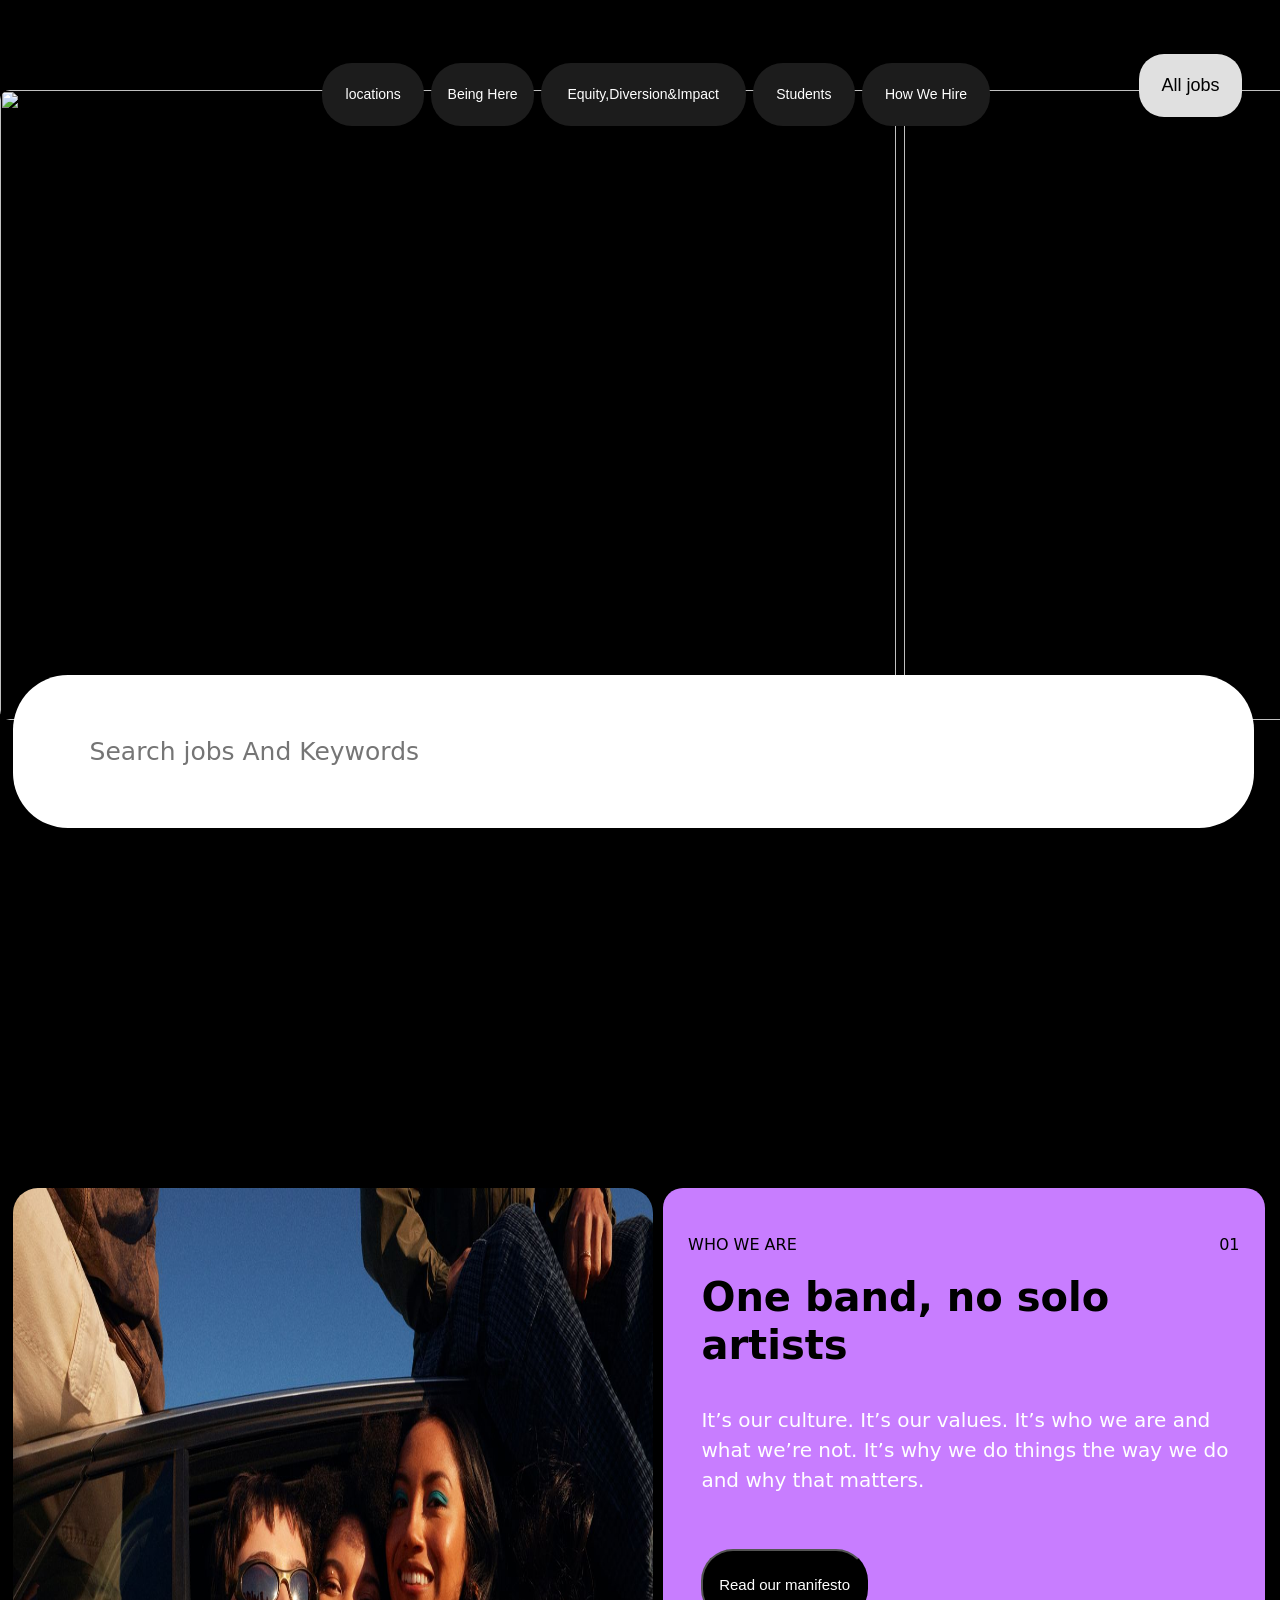
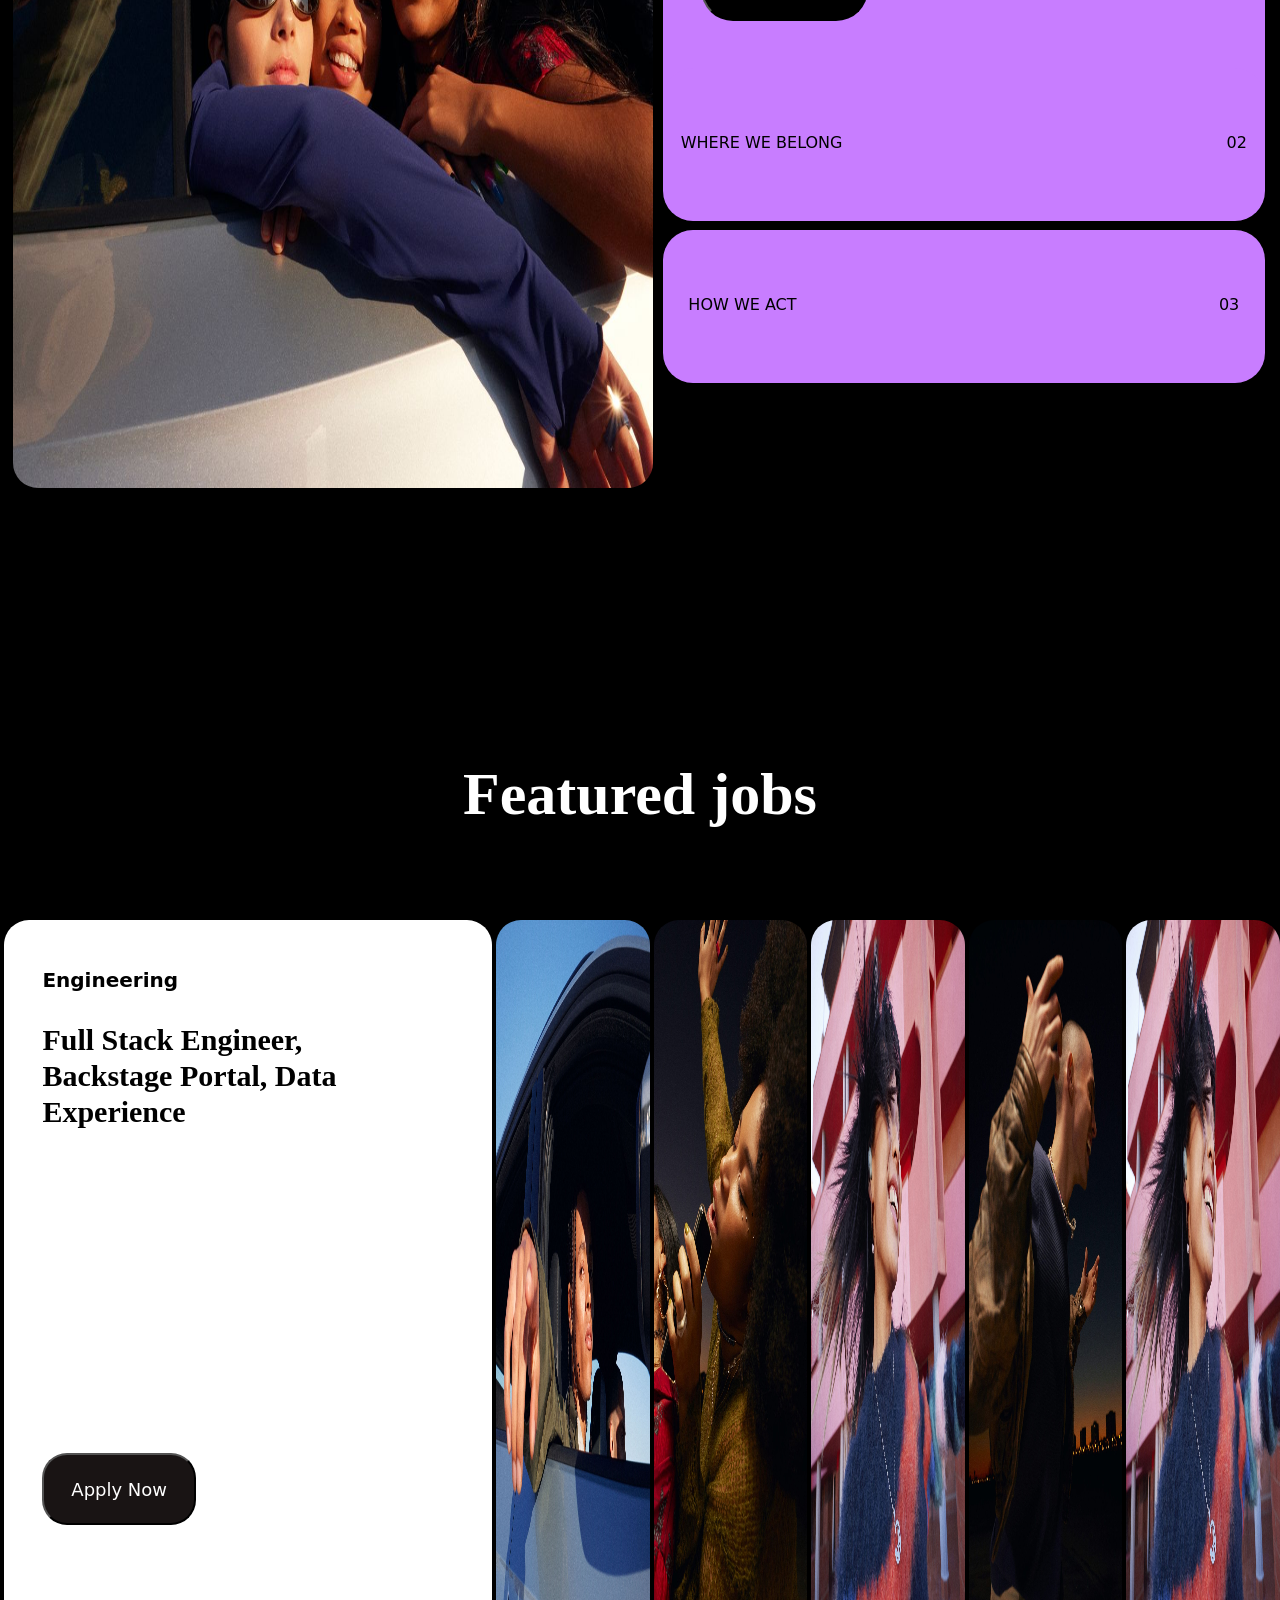
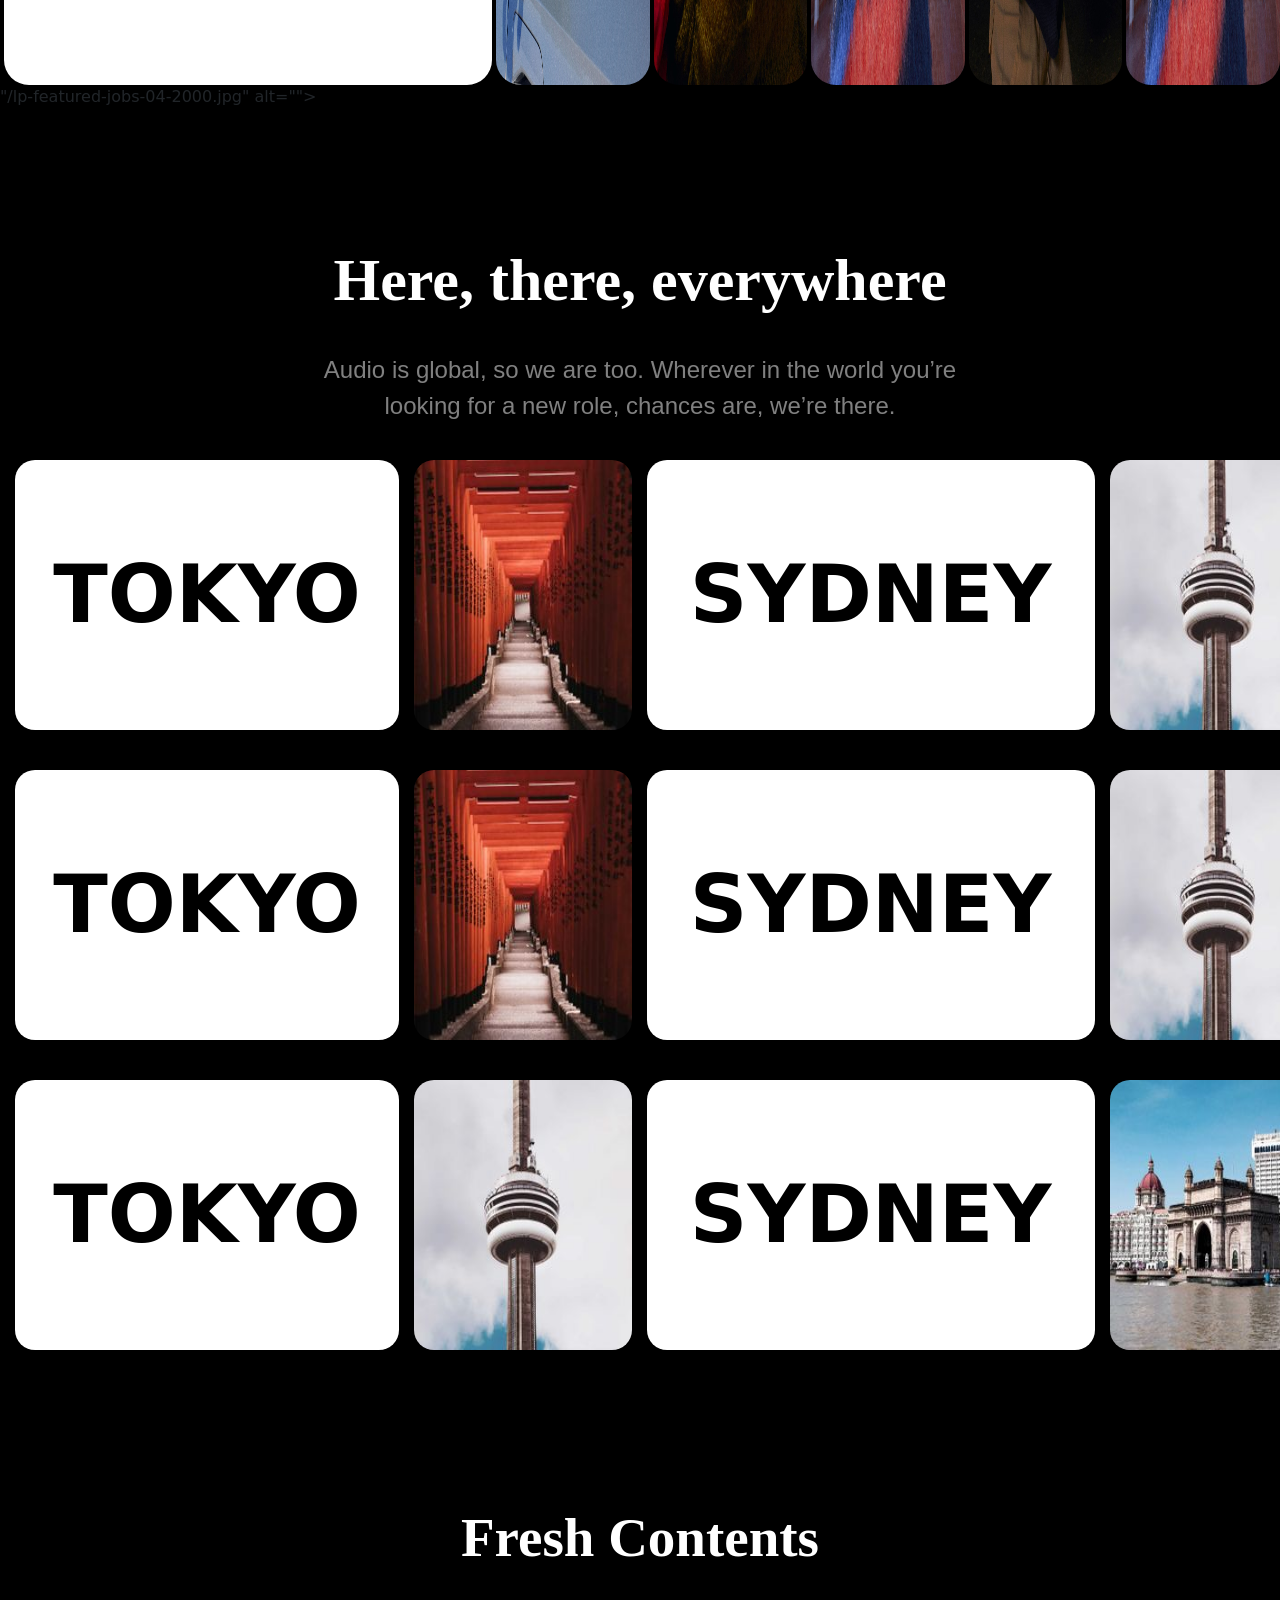
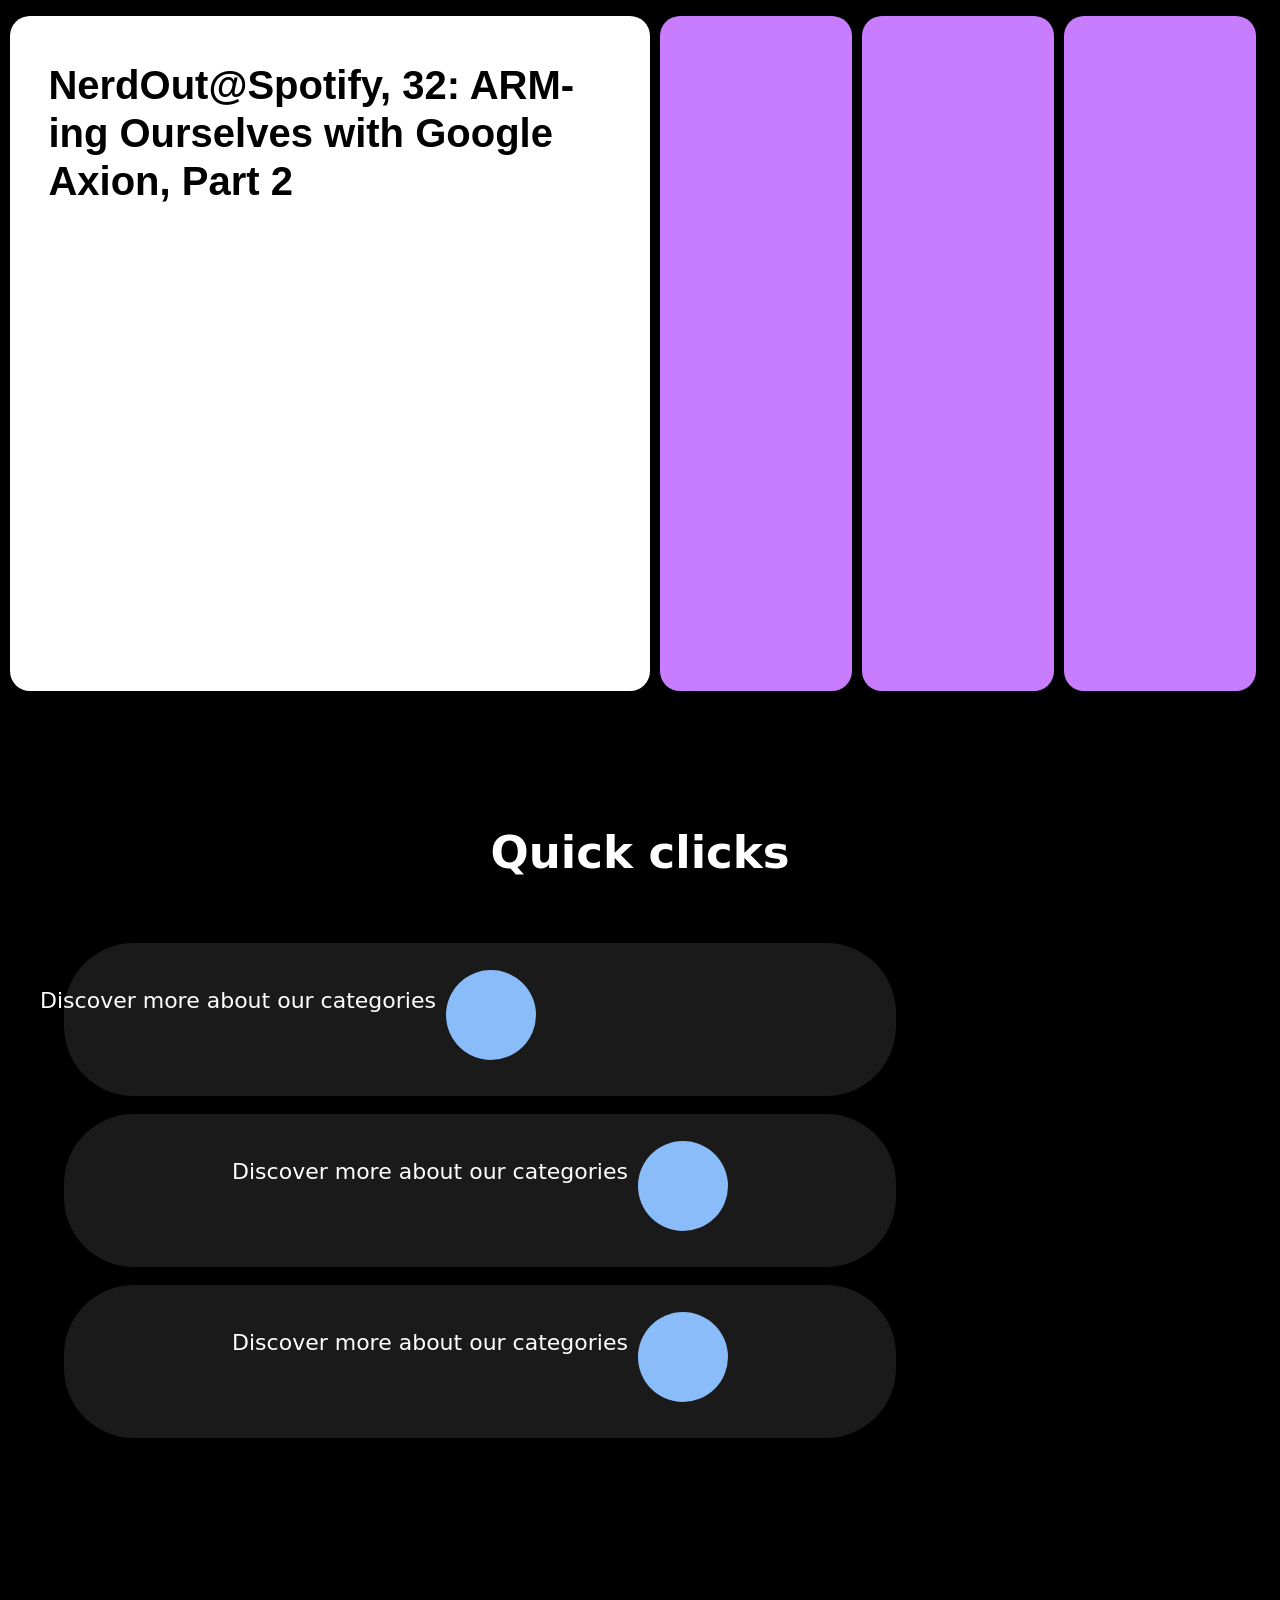
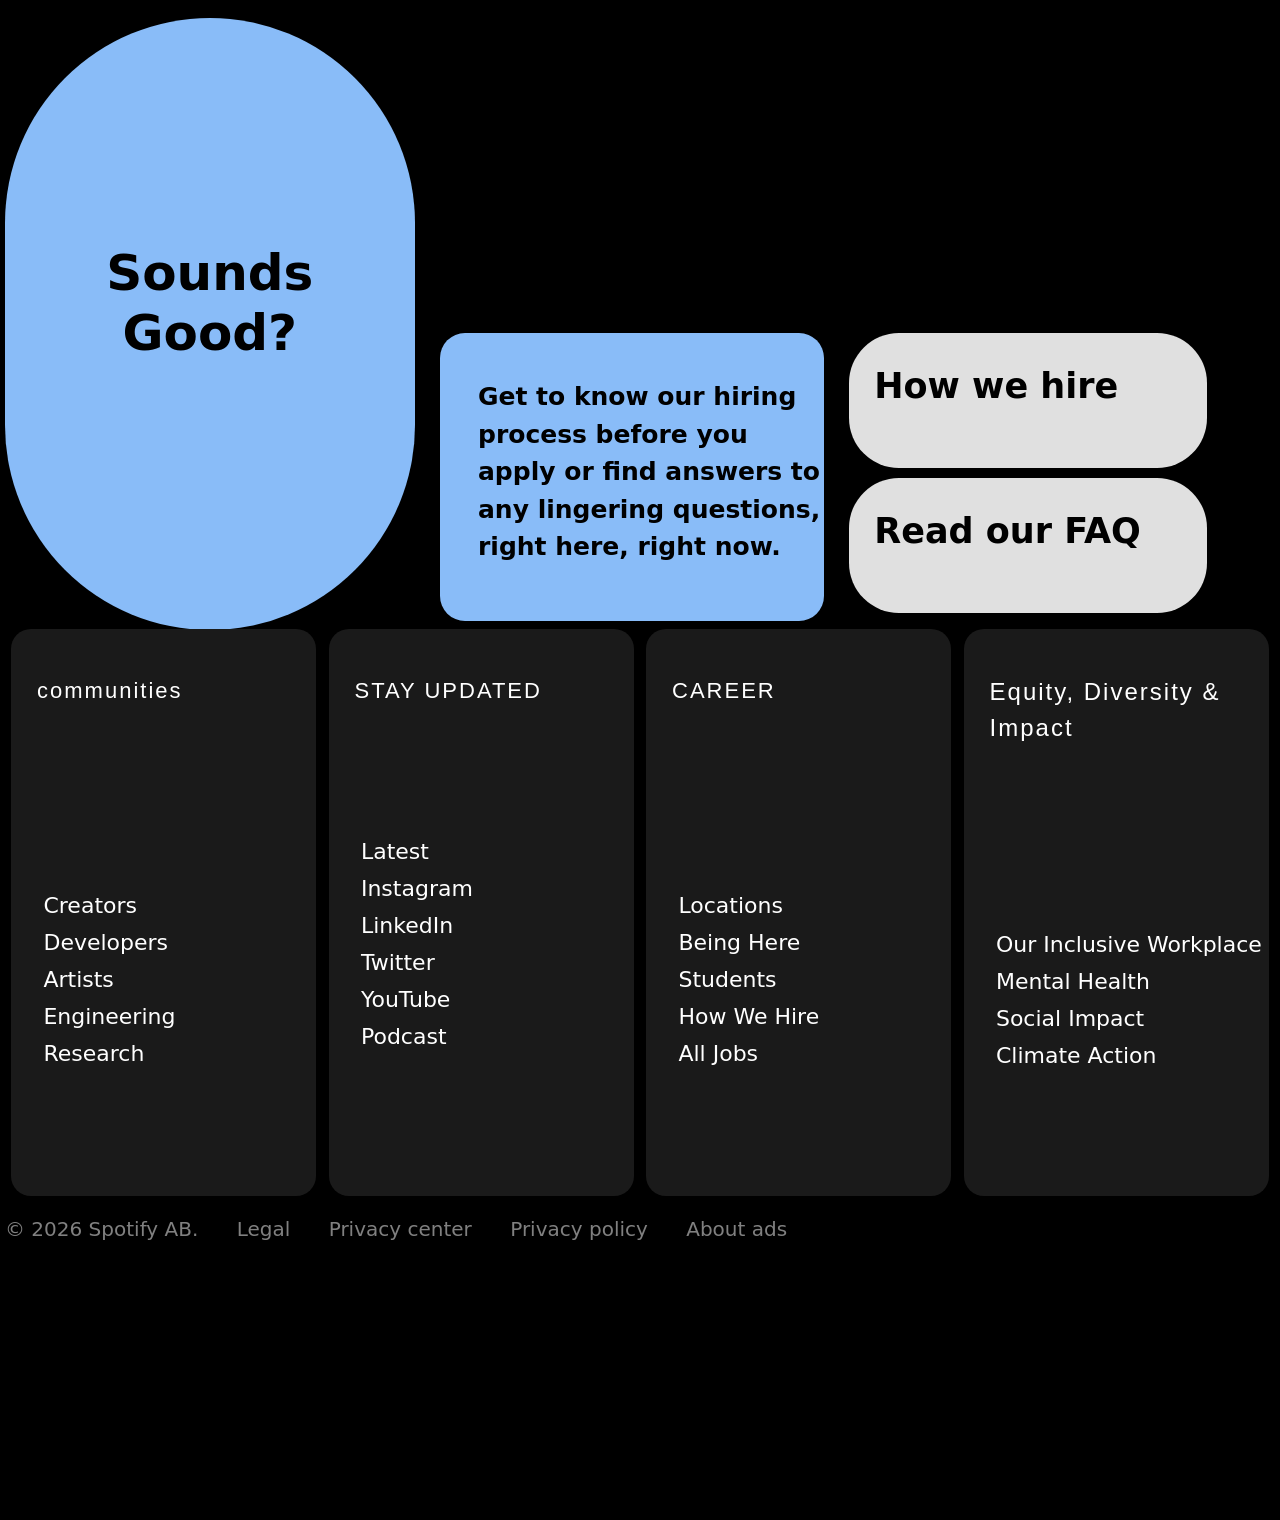
==== html/spotifylife.html @ 597dd66d "first commit" ====
<!DOCTYPE html>
<html lang="en">
<head>
    <meta charset="UTF-8">
    <meta name="viewport" content="width=device-width, initial-scale=1.0">
    <link rel="stylesheet" href="/css/spotifylife.css">
    <link rel="stylesheet" href="/css/bootstrap.min.css">
    <link rel="shortcut icon" href="image/spotify logo.jpg" type="image/x-icon">
    <script src="https://kit.fontawesome.com/5497ea12c6.js" crossorigin="anonymous"></script>
    <link rel="preconnect" href="https://fonts.googleapis.com">
<link rel="preconnect" href="https://fonts.gstatic.com" crossorigin>
<link href="https://fonts.googleapis.com/css2?family=Open+Sans:ital,wght@0,300..800;1,300..800&display=swap" rel="stylesheet">
    <title>Join the Band | Life at spotify</title>
</head>
<body>
   <main class="all">
     <nav>
      
       <div class="all-nav">
          <div class="logo">
            <i class="fa-brands fa-spotify fa-2xl fa-big"></i>
          </div>
              <ul class="menu">
                <button class="butto1">locations</button>
                <button class="butto2">Being Here</button>
                <button class="butto3">Equity,Diversion&Impact</button>
                <button class="butto4">Students</button>
                <button class="butto5">How We Hire</button>
              </ul>
              <div class="Jobs">
                <button>All jobs</button>
              </div>

        
       </div> 
    </nav>
     <div class="first-img">             <img src="image/lifeatspotify/lp-hero-01-2000.jpg" alt="">
              <img class="im1"   src="image/lifeatspotify/lp-hero-02-2000.jpg" alt="">
              <img class="im2"   src="image/lifeatspotify/lp-hero-03-2000.jpg" alt="">
              <img class="im3"   src="image/lifeatspotify/lp-hero-04-2000.jpg" alt="">
              <img class="im4"   src="image/lifeatspotify/lp-hero-05-2000.jpg" alt="">
              <img class="im5"   src="image/lifeatspotify/lp-hero-06-2000.jpg" alt="">
              <img class="im6"   src="image/lifeatspotify/lp-hero-07-2000.jpg" alt="">
              <img class="im7"   src="image/lifeatspotify/lp-hero-08-2000.jpg" alt="">
              <img class="im8"   src="image/lifeatspotify/lp-hero-09-2000.jpg" alt="">
              <img class="im9"   src="image/lifeatspotify/lp-hero-10-2000.jpg" alt="">
              <img class="im10"   src="image/lifeatspotify/lp-hero-11-2000.jpg" alt="">
              <img class="im11"   src="image/lifeatspotify/lp-hero-12-2000.jpg" alt="">
              <img class="im12"   src="image/lifeatspotify/lp-hero-13-2000.jpg" alt="">
              <img class="im13"   src="image/lifeatspotify/lp-hero-14-2000.jpg" alt="">
             
            </div>
            <div class="sea">
                <input type="search"placeholder="Search jobs And Keywords">
            </div>
            <div class="next-con">
               <img src="/WhoWeAre-c-940.jpg" alt="">
               <div class="who">
                <div class="fi">
                  <p>WHO WE ARE</p>
                  <P>01</P>
                </div>
                <h3>One band, no solo <br> artists</h3>
                <div class=" culture">
                  It’s our culture. It’s our values. It’s who we are and <br> what we’re not. It’s why we do things the way we do <br> and why that matters. <br>
                           <button class="mani">Read our manifesto</button>    
                </div>
                  <div class="belong">
                    <div class="fi1">
                  <p>WHERE WE BELONG</p>
                  <P>02</P>
                </div>

               </div>
               <div class="belong2">
                    <div class="fi2">
                  <p>HOW WE ACT</p>
                  <P>03</P>
                </div>

               </div>
                   
               </div>
             
            </div>
            <section class="feat">
              <h2>
                Featured jobs
              </h2>
              <div class="feat-job">
                <div class="engine">
                  <p>Engineering</p>
                  <h2>Full Stack Engineer,<br> Backstage Portal, Data <br>Experience</h2>
                  <button>Apply Now<i class="fa-solid fa-arrow-right"></i></button>
                </div >
                <img src="/lp-featured-jobs-02-2000.jpg" alt="">
                <img src="/lp-featured-jobs-03-2000 (1).jpg" alt="">
                <img src="/lp-featured-jobs-04-2000 (1).jpg" alt="">
                <img src="/lp-featured-jobs-05-2000 (2).jpg" alt="">
                <img src="/lp-featured-jobs-04-2000.jpg" alt="">
              </div>
            </section>"/lp-featured-jobs-04-2000.jpg" alt="">
            <section class="Here">
            <h1>Here, there, everywhere</h1>
            <p>Audio is global, so we are too. Wherever in the world you’re <br> looking for a new role, chances are, we’re there.</p>
            </section>
            <div class="marquee-container">
  <div class="marquee-track">
    <div class="card1">TOKYO</div>
    <div class="city">
        <img src="/tokyo-240.jpg" alt="">
      </div>
    <div class="card2">SYDNEY</div>
    <div class="city">
        <img src="/toronto-240 (1).jpg" alt="">
      </div>
    <div class="card3">TORONTO</div>
    <div class="city">
        <img src="/toronto-240.jpg" alt="">
      </div>
    <div class="card4">MUMBAI</div>
    <div class="city">
        <img src="/mumbai-240.jpg" alt="">
      </div>

    <div class="card1">TOKYO</div>
    <div class="city">
        <img src="/tokyo-240.jpg" alt="">
      </div>
    <div class="card2">SYDNEY</div>
    <div class="city">
        <img src="/paris-240.jpg" alt="">
      </div>
    <div class="card3">TORONTO</div>
    <div class="city">
        <img src="/mumbai-240.jpg" alt="">
      </div>
    <div class="card4">MUMBAI</div>
    <div class="city">
        <img src="/toronto-240.jpg" alt="">
      </div>
  </div>
</div>
          <div class="marquee-container">
  <div class="marquee-track">
    <div class="card1">TOKYO</div>
    <div class="city">
        <img src="/tokyo-240.jpg" alt="">
      </div>
    <div class="card2">SYDNEY</div>
    <div class="city">
        <img src="/toronto-240 (1).jpg" alt="">
      </div>
    <div class="card3">TORONTO</div>
    <div class="city">
        <img src="/paris-240.jpg" alt="">
      </div>
    <div class="card4">MUMBAI</div>
    <div class="city">
        <img src="/mumbai-240.jpg" alt="">
      </div>

    <div class="card1">TOKYO</div>
    <div class="city">
        <img src="/tokyo-240.jpg" alt="">
      </div>
    <div class="card2">SYDNEY</div>
    <div class="city">
        <img src="/mumbai-240.jpg" alt="">
      </div>
    <div class="card3">TORONTO</div>
    <div class="city">
        <img src="/toronto-240 (1).jpg" alt="">
      </div>
    <div class="card4">MUMBAI</div>
    <div class="city">
        <img src="/tokyo-240.jpg" alt="">
      </div>
  </div>
</div>
          <div class="marquee-container">
  <div class="marquee-track">
    <div class="card1">TOKYO</div>
    <div class="city">
        <img src="/toronto-240.jpg" alt="">
      </div>
    <div class="card2">SYDNEY</div>
    <div class="city">
        <img src="/mumbai-240.jpg" alt="">
      </div>
    <div class="card3">TORONTO</div>
    <div class="city">
        <img src="/paris-240.jpg" alt="">
      </div>
    <div class="card4">MUMBAI</div>
    <div class="city">
        <img src="/toronto-240.jpg" alt="">
      </div>

    <div class="card1">TOKYO</div>
    <div class="city">
        <img src="/toronto-240 (1).jpg" alt="">
      </div>
    <div class="card2">SYDNEY</div>
    <div class="city">
        <img src="/tokyo-240.jpg" alt="">
      </div>
    <div class="card3">TORONTO</div>
    <div class="city">
        <img src="/paris-240.jpg" alt="">
      </div>
    <div class="card4">MEXICO</div>
    <div class="city">
        <img src="/mumbai-240.jpg" alt="">
      </div>
  </div>
</div>
<section class="fresh">
  <h2> Fresh Contents</h2>
  <div class="nerds">
    <div class="nerd1">
      <h1>NerdOut@Spotify, 32: ARM- <br>ing Ourselves with Google <br> Axion, Part 2</h1>
    </div>
    <div class="nerd2"></div>
    <div class="nerd3"></div>
    <div class="nerd4"></div>
  </div>
</section>
<section class="clicks">
  <h2>Quick clicks</h2>
 <div class="disc">
<h4>Discover more about our categories</h4>
<div class="circle"></div>

 </div>
 <div class="disc2">
<h4>Discover more about our categories</h4>
<div class="circle"></div>

 </div>
 <div class="disc3">
<h4>Discover more about our categories</h4>
<div class="circle"></div>

 </div>
 
</section>
<section class="good">
   <div class="sound"><h2>Sounds <br> Good?</h2></div>
   <div class="know"><p>Get to know our hiring process before you apply or find answers to any lingering questions, right here, right now.</p></div>
   <div class="faqs">
    <div class="faq1"><p>How we hire</p><span><i class="fa-solid fa-arrow-right"></i></span></div>
    <div class="faq2"><p>Read our FAQ</p><span><i class="fa-solid fa-arrow-right"></i></span></div>

   </div>
 
</section>
<section class="big-">
    <div class="boxes">
    <div class="comm"><p>communities</p>
      <ul>
<li>Creators</li>
<li>Developers</li>
<li>Artists</li>
<li>Engineering</li>
<li>Research</li>
      </ul>
    </div>
    <div class="stay">
      <p>STAY UPDATED</p>
      <ul>
        <li>Latest</li>
        <li>Instagram</li>
        <li>LinkedIn</li>
        <li>Twitter</li>
        <li>YouTube</li>
        <li>Podcast</li>
      </ul>
    </div>
    <div class="career">
      <p>CAREER</p>
      <ul>
        <li>Locations</li>
        <li>Being Here</li>
        <li>Students</li>
        <li>How We Hire</li>
        <li>All Jobs</li>
      </ul>
    </div>
    <div class="Equity">
      <p>Equity, Diversity &  <br>Impact</p>
      <ul><li>Our Inclusive Workplace</li>
      <li>Mental Health</li>
      <li>Social Impact</li>
      <li>Climate Action</li>
      </ul>
    </div>
   </div>
</section>
<div class="c2025">
     <p>© 2026 Spotify AB.</p>
     <p>Legal</p>
     <p>Privacy center</p>
     <p>Privacy policy</p>
     <p>About ads</p>
</div>


            
            
   </main>

</body>
</html>
---- css/spotifylife.css ----
*{
    padding: 0;
    margin: 0;
}
.all{
  background-color: black;
    height: 880vh;
    width: 100%;   
}
nav{
    width: 100vw;
    height: 16vh;
    background-color: transparent;
    position: fixed;
}
nav i{
    margin-top: 10vh;
    color: white;
    margin-left: 3vw;
}
.logo{
    width: 8vw;
    margin-left: 3vw;
}
.all-nav{
    display: flex;
    justify-content: space-between;
    height: 100%;
}
.menu{
    margin-top: 7vh;
    list-style: none;
    text-align: center;
    display: flex;
    gap: 7px; 
}

.butto1{
    font-family: Arial, Helvetica, sans-serif;
    color: white;
    font-size: 14px;
    width: 8vw;
    height:7vh;
    border-radius: 30px;
    background-color:rgb(28,28,28);
    border: none;
}
.butto2{
    font-family: Arial, Helvetica, sans-serif;
    color: white;
    font-size: 14px;
    width: 8vw;
    height:7vh;
    border-radius: 30px;
    background-color:rgb(28,28,28);
    border: none;
}
.butto3{
    font-family: Arial, Helvetica, sans-serif;
    color: white;
    font-size: 14px;
    width: 16vw;
    height:7vh;
    border-radius: 30px;
    background-color:rgb(28,28,28);
    border: none;
}
.butto4{
    font-family: Arial, Helvetica, sans-serif;
    color: white;
    font-size: 14px;
    width: 8vw;
    height:7vh;
    border-radius: 30px;
    background-color:rgb(28,28,28);
    border: none;
}
.butto5{
    font-family: Arial, Helvetica, sans-serif;
    color: white;
    font-size: 14px;
    width: 10vw;
    height:7vh;
    border-radius: 30px;
    background-color:rgb(28,28,28);
    border: none;
}
.Jobs button{
    margin-top: 6vh;
    font-family: Arial, Helvetica, sans-serif;
    color:black;
    border: none;
    font-size: 18px;
    margin-right: 3vw;
    width: 8vw;
    height:7vh;
    border-radius: 25px;
    background-color:rgb(224,224,224);
    
}
.first-img{
   display: flex;
   gap: 8px; 
}
.first-img img{
    margin-top: 10vh;
    border-radius: 10px;
    width: 70vw;
    height: 70vh;
    animation: alternate-reverse;
    animation-iteration-count: infinite;
    animation-duration: 3ms;
}
.im1{
   transform: translate3d(200px);
   transform: duration(4s);
}
.first-img{
    overflow:auto;
}
.first-img::-webkit-scrollbar{
    display: none;
}
.sea{
    margin-top: -5vh;
}
.sea input{
    background-color: white;
    color: gray;
    border: none;
  width: 97vw;
  height: 17vh;
    margin-left: 1vw;
    border-radius: 55px;
    font-size: 25px;
}
.sea input::placeholder{
    padding-left: 6vw;
    background-image: url(/image/free-search-icon-2903-thumb\(2\).png);
    background-size: 30px;
    background-repeat: no-repeat;
    background-position: 40px center;

}

.next-con{
    display: flex;
    gap: 10px;
    
}
.next-con img{
    margin-top: 40vh;
    margin-left:13px;
    width: 50vw;
    height: 100vh;
    border-radius: 25px;
}
.who{
    margin-right: 5px;
    margin-top: 40vh;
    background-color:rgb(200,125,255);
    color: white;
    height: 63vh;
    width: 47vw;
    border-radius: 20px;
}
.fi{
    font-weight: 400;
    margin-top: 5vh;
    display: flex;
    justify-content:center;
    gap:33vw;
    color: black;

}
.who h3{
    font-size: 40px;
    font-weight: 700;
    margin-left: 3vw;
    color: black;
}
.culture{
    margin-top: 4vh;
    margin-left: 3vw;
    font-size: 20px;
}
.mani{
    font-family: Arial, Helvetica, sans-serif;
    margin-top: 6vh;
    background-color: black;
    color: white;
    border-radius: 32px;
    font-size: 15px;
    width: 13vw;
    height: 8vh;
}
.mani:hover{
background-color: rgb(200,125,255);
border: 1px solid black;
color: black;
}
.belong{
    margin-top: 47px;
    height: 17vh;
    width: 47vw;
    background-color:rgb(200,125,255);
    border-radius: 30px;

}
.belong2{
    height: 17vh;
    width: 47vw;
    background-color:rgb(200,125,255);
    border-radius: 30px;
    margin-top: 9px;
}
.fi1{
    display: flex;
    justify-content: center;
    gap: 30vw;
    color: black;
}
.fi1 p{
    font-weight: 400;
    margin-top: 7vh;
}
.fi2{
    display: flex;
    justify-content:center;
    gap:33vw;
    color: black;

}
.fi2 p{
    font-weight: 400;
    margin-top: 7vh;
}
.feat{
    margin-top: 30vh;

}
.feat h2{
    text-align: center;
    font-size: 60px;
    font-family:serif;
    font-weight: 800;
    color: white;
}
.engine{
    margin-left: 4px;
    width: 47vw;
    height: 85vh;
    background-color: white;
    border-radius: 25px;
}
.engine p{
    margin-top: 5vh;
    margin-left: 3vw;
    font-size: 20px;
    color: black;
    font-weight: 600;
}
.engine h2{
    margin-left: 3vw;
    margin-top: 3vh;
    font-size: 30px;
    color: black;
    font-family:serif-roboto;
    font-weight:900 bolder;
    text-align: left;
}
.engine button{
    margin-left: 3vw;
    margin-top: 35vh;
    width: 12vw;
    height: 8vh;
    border-radius: 25px;
    background-color:rgb(25,20,20);
    color: white;
    font-size: 18px;
}
.engine button:hover{
    background-color:white;
    border: 1px solid black;
    color: black;
}
.feat-job{
    display: flex;
    justify-content: center;
    gap: 4px;
    margin-top: 10vh;
}
.feat-job img{
    height: 85vh;
    width: 12vw;
    border-radius: 25px;
}
.Here h1{
    margin-top: 15vh;
    text-align: center;
    font-size: 60px;
    font-family:serif;
    font-weight: 800;
    color: white;
}
.Here p{
    margin-top: 4vh;
    text-align: center;
    font-size: 24px;
    color: gray;
    font-family: sans-serif;
    font-weight: 200;
}
.marquee-container {
  width: 100%;
  overflow: hidden; /* Hides the cards that move outside the box */
  background: black;
  padding: 20px 0;
}
.marquee-track {
  display: flex;
  width: max-content; /* Ensures the track is as wide as all cards combined */
  animation: scroll 20s linear infinite; ;
}

/* .card {
  width:30vw;
  height:50vh;
  margin: 0 15px;
  background: white;
  border-radius: 20px;
  display: flex;
  align-items: center;
  justify-content: center;
  font-weight: bold;
  font-size: 7rem;
  box-shadow: 0 4px 10px rgba(0,0,0,0.1);
} */
.card1 {
  width:30vw;
  height:30vh;
  margin: 0 15px;
  background: white;
  border-radius: 20px;
  display: flex;
  color: black;
  align-items: center;
  justify-content: center;
  font-weight: bold;
  font-size: 80px;
  box-shadow: 0 4px 10px rgba(0,0,0,0.1);
}
.card1:hover{
    background-color: green;
}
.card2 {
  width:35vw;
  height:30vh;
  margin: 0 15px;
  background: white;
  border-radius: 20px;
  display: flex;
 color: black;
  align-items: center;
  justify-content: center;
  font-weight: bold;
  font-size: 80px;
  box-shadow: 0 4px 10px rgba(0,0,0,0.1);
}
.card2:hover{
    background-color: green;
}
.card3 {
  width:42vw;
  height:30vh;
  margin: 0 15px;
  background: white;
  border-radius: 20px;
  display: flex;
  align-items: center;
  color: black;
  justify-content: center;
  font-weight: bold;
  font-size: 80px;
  box-shadow: 0 4px 10px rgba(0,0,0,0.1);
}
.card3:hover{
    background-color: green;
}
.card4 {
  width:37vw;
  height:30vh;
  margin: 0 15px;
  background: white;
  border-radius: 20px;
  display: flex;
  color: black;
  align-items: center;
  justify-content: center;
  font-weight: bold;
  font-size: 80px;
  box-shadow: 0 4px 10px rgba(0,0,0,0.1);
}
.card4:hover{
    background-color: green;
    
}

/* The Animation */
@keyframes scroll {
  0% {
    transform: translateX(0);
  }
  100% {
    /* Move the track left by exactly half its width */
    transform: translateX(-50%);
  }
}

/* Optional: Pause on hover */
.marquee-container:hover .marquee-track {
  animation-play-state: paused;
}
.city{
    /* margin-left: 2.5vw; */
    width: 17vw;
    height: 30vh;
}
.city img{
    border-radius: 20px;
    width: 17vw;
    height: 30vh;
}
.fresh h2{
    text-align: center;
    font-size: 55px;
    font-family: serif;
    font-weight: 800;
    color: white;
}
.fresh{
    margin-top: 15vh;
}
.nerds{
    display: flex;
    gap: 10px;
    margin-top: 5vh;
}
.nerd1{
    margin-left: 10px;
    width: 50vw;
    height: 75vh;
    background-color:white;
    border-radius: 20px;

}
.nerd1 h1{
    margin-left: 3vw;
    margin-top: 5vh;
    font-size: 40px;
    font-weight: 800;
    color: black;
    font-family: sans-serif;
}
.nerd2{
    width: 15vw;
    height: 75vh;
    background-color: rgb(200,125,255);
    border-radius: 20px;
}
.nerd2:hover{
    background-color: green;
}
.nerd3{
    width: 15vw;
    height: 75vh;
    background-color:rgb(200,125,255);
    border-radius: 20px;
}
.nerd3:hover{
    background-color: green;
}
.nerd4{
    width: 15vw;
    height: 75vh;
    background-color: rgb(200,125,255);
    border-radius: 20px;
}
.nerd4:hover{
    background-color: green;
}
.clicks{
    margin-top: 15vh;
    justify-items: center;
}
.clicks h2{
    text-align: center;
    font-size: 45px;
    font-weight: 800;
    color: white;

}
.clicks div{
    display: flex;
    justify-content: center;
    gap: 10px;
}
.disc{
    margin-top: 7vh;
    width:65vw;
    height: 17vh;
    background-color: rgb(26,26,26);
    margin-left: 5vw;
    border-radius: 70px;
    justify-items: center;
    display: flex;
    gap: 40vw;
}
.disc h4{
    margin-left: -30vw;
    justify-self: left;
    color: white;
    font-size: 22px;
    margin-top: 5vh;
}
.disc:hover{
    background-color:rgb(137,188,248) ;
}
.disc:hover.circle{
    background-color: black;
}
.circle{
    width: 10vh;
    height: 10vh;
    background-color:rgb(137,188,248);
    border-radius: 50%;
    gap: 30vw;
    margin-top: 3vh;
}
.disc2{
    margin-top: 2vh;
    width:65vw;
    height: 17vh;
    background-color: rgb(26,26,26);
    margin-left: 5vw;
    border-radius: 70px;
    justify-items: center;
}
.disc2 h4{
    color: white;
    font-size: 22px;
    margin-top: 5vh;
    text-align: center;
}
.disc3{
    margin-top: 2vh;
    width:65vw;
    height: 17vh;
    background-color: rgb(26,26,26);
    margin-left: 5vw;
    border-radius: 70px;
    justify-items: center;
}
.disc3 h4{
    color: white;
    font-size: 22px;
    margin-top: 5vh;
    text-align: left;
}
.good{
    margin-top: 20vh;
    display: flex;
    gap: 25px;
}
.sound{
    margin-left:2vw;
    width:32vw;
    height: 68vh;
    background-color:rgb(137,188,248);
    border-radius: 700px;
    margin-left: 5px;
}
.sound h2{
    margin-top: 25vh;
    text-align: center;
    font-size: 50px;
    font-weight: 800;
    color: black;
}
.know{
    font-size: 23px;
    margin-top: 35vh;
    width: 30vw;
    height: 32vh;
    border-radius: 25px;
    background-color:rgb(137,188,248);
}
.know p{
    font-size: 25px;
    margin-top: 5vh;
    margin-left: 3vw;
    color: black;
    font-weight: 600;
}
.faqs{
    margin-top:35vh;
}
.faq1{
   width: 28vw;
   height: 15vh;
   background-color: rgb(224,224,224);
   border-radius: 50px;
}
.faq1 p{
    padding-top: 3vh;
    margin-left: 2vw;
    font-size: 35px;
    font-weight: 700;
    color: black;
}
.faq2{
    margin-top: 10px;
    width: 28vw;
   height: 15vh;
   background-color: rgb(224,224,224);
   border-radius: 50px;
}
.faq2 p{
    padding-top: 3vh;
    margin-left: 2vw;
    font-size: 35px;
    font-weight: 700;
    color: black;
}
.faq1 i{
    margin-left: 20vw;
    margin-top: -30vh;
    font-size: 40px;
    color: black;
}
.faq2 i{
    margin-left: 20vw;
    margin-top: -20vh;
    font-size: 40px;
    color: black;
}
.boxes{
    display: flex;
    justify-content: space-around;
    margin-top: -1px;
}
.comm{
    margin-left: 5px;
   width: 23.8vw;
   height: 63vh;
   background-color:rgb(26,26,26);
   border-radius: 20px;
}
.comm p{
    color: white;
    font-size: 22px;
    font-weight: 400;
    text-align: left;
    margin-top: 5vh;
    margin-left: 2vw;
    font-family: Arial, Helvetica, sans-serif;
    letter-spacing: 2px;
}
.comm ul{
    margin-top: 20vh;
    list-style: none;
    font-size: 22px;
    line-height: 37px;
    color: white;
    font-weight: 400;
}
.comm:hover{
    background-color: white;
    color: black;

}
.comm:hover p{
    color: black;
}
.comm:hover ul{
    color:grey;
}
.stay{
   width: 23.8vw;
   height: 63vh;
   background-color:rgb(26,26,26);
   border-radius: 20px;
}
.stay p{
    color: white;
    font-size: 22px;
    font-weight: 400;
    text-align: left;
    margin-top: 5vh;
    margin-left: 2vw;
    font-family: Arial, Helvetica, sans-serif;
    letter-spacing: 2px;
}
.stay ul{
    margin-top: 14vh;
    list-style: none;
    font-size: 22px;
    line-height: 37px;
    color: white;
    font-weight: 400;
}
.stay:hover{
    background-color: white;
    color: black;

}
.stay:hover p{
    color: black;
}
.stay:hover ul{
    color:grey;
}
.career{
   width: 23.8vw;
   height: 63vh;
   background-color:rgb(26,26,26);
   border-radius: 20px;
}
.career p{
    color: white;
    font-size: 22px;
    font-weight: 400;
    text-align: left;
    margin-top: 5vh;
    margin-left: 2vw;
    font-family: Arial, Helvetica, sans-serif;
    letter-spacing: 2px;
}
.career ul{
    margin-top: 20vh;
    list-style: none;
    font-size: 22px;
    line-height: 37px;
    color: white;
    font-weight: 400;
}
.career:hover{
    background-color: white;
    color: black;
}
.career:hover p{
    color: black;
}
.career:hover ul{
    color:grey;
}
.Equity{
    margin-right: 5px;
   width: 23.8vw;
   height: 63vh;
   background-color:rgb(26,26,26);
   border-radius: 20px;
}
.Equity p{
    color: white;
    font-size: 24px;
    font-weight: 400;
    text-align: left;
    margin-top: 5vh;
    margin-left: 2vw;
    font-family: Arial, Helvetica, sans-serif;
    letter-spacing: 2px;
}
.Equity ul{
    margin-top: 20vh;
    list-style: none;
    font-size: 22px;
    line-height: 37px;
    color: white;
    font-weight: 400;
}
.Equity:hover{
    background-color: white;
    color: black;

}
.Equity:hover p{
    color: black;
}
.Equity:hover ul{
    color:grey;
}
.c2025{
display: flex;
margin-left:5px;
gap: 3vw;
margin-top: 2vh;
font-size: 20px;
color: grey;
}
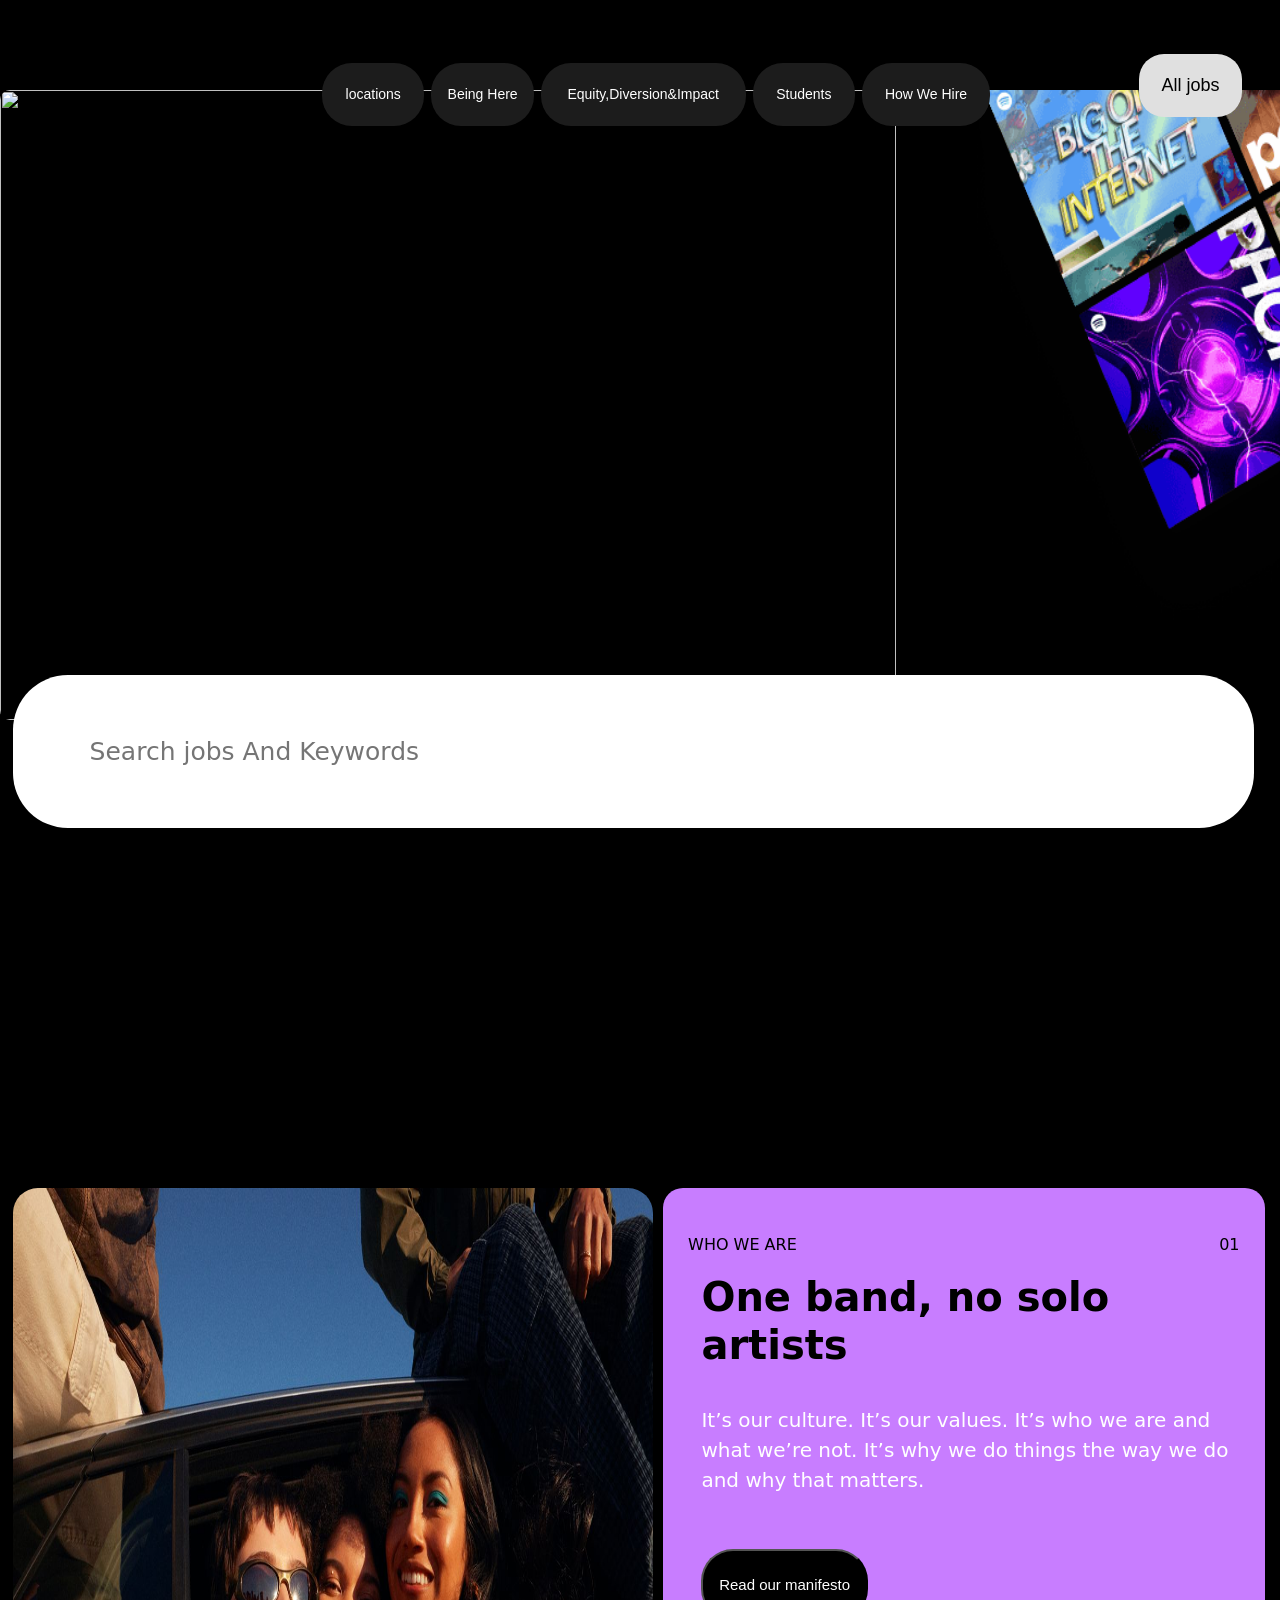
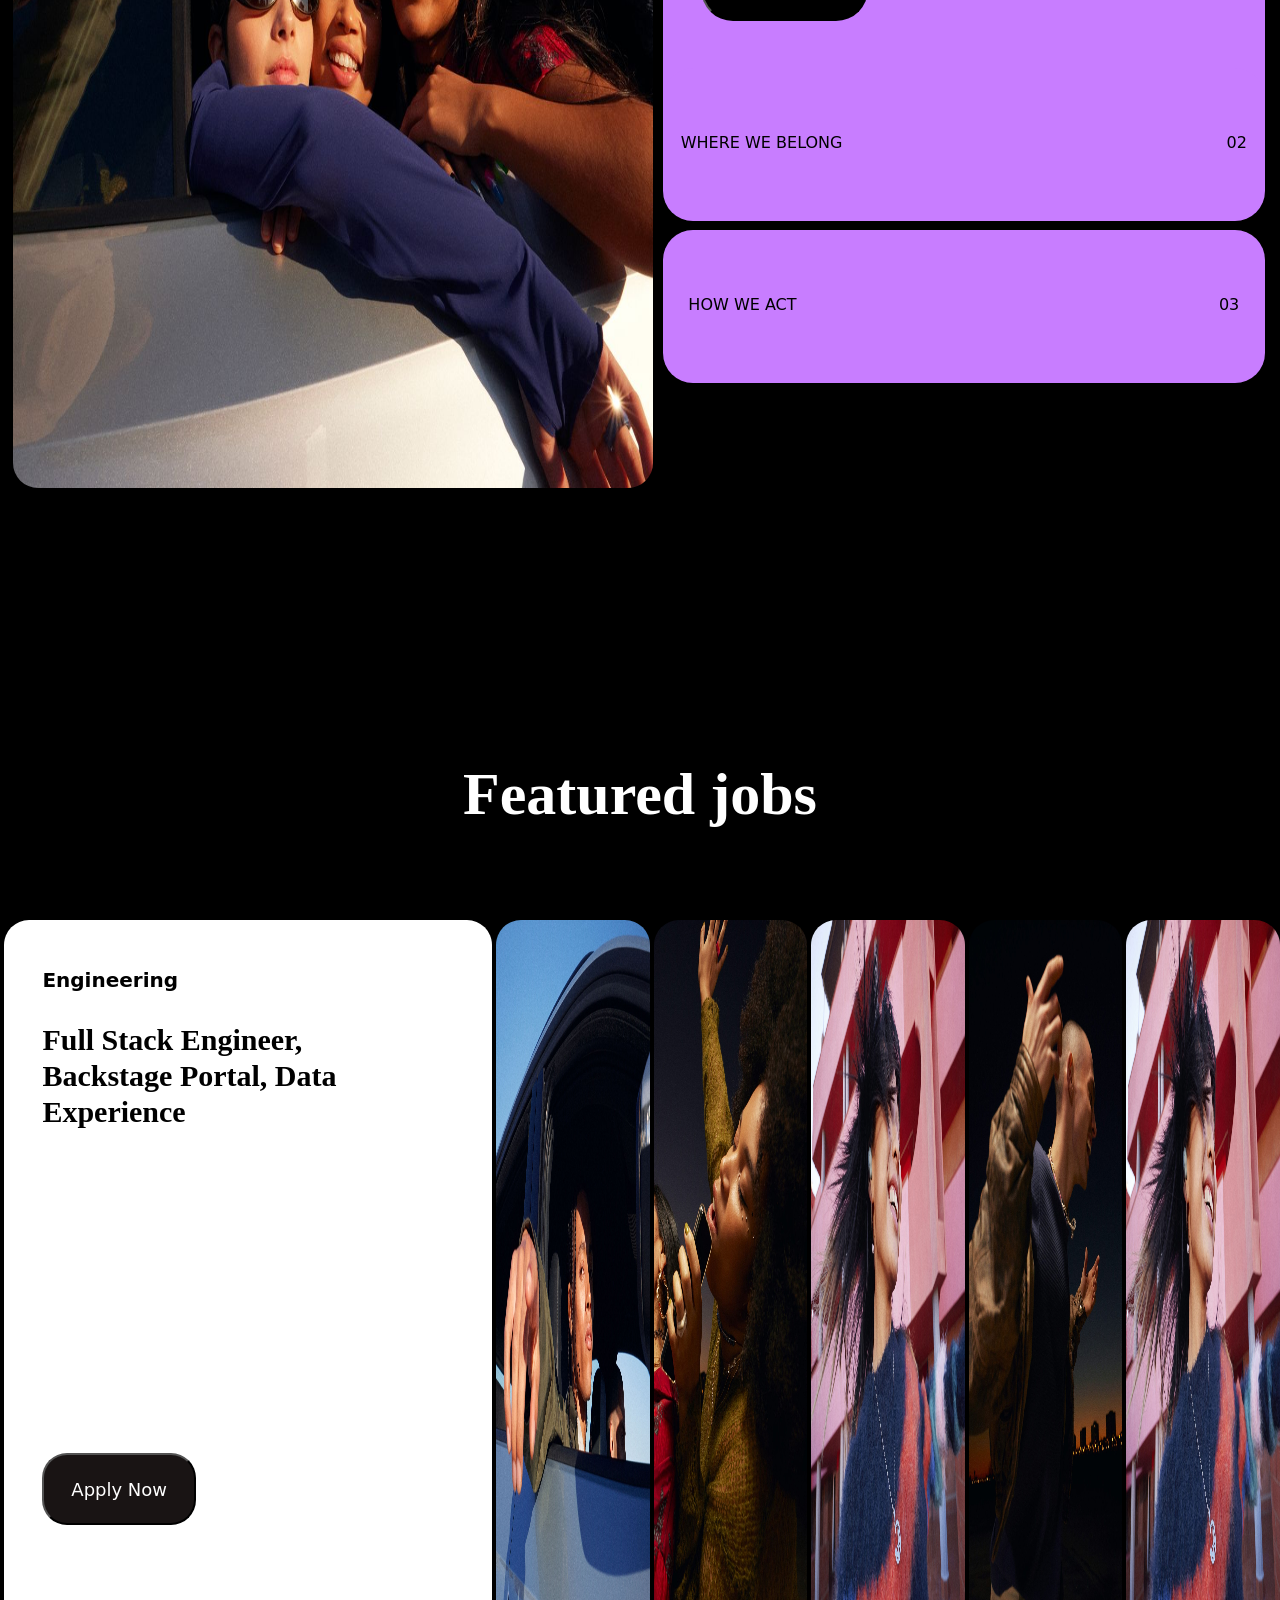
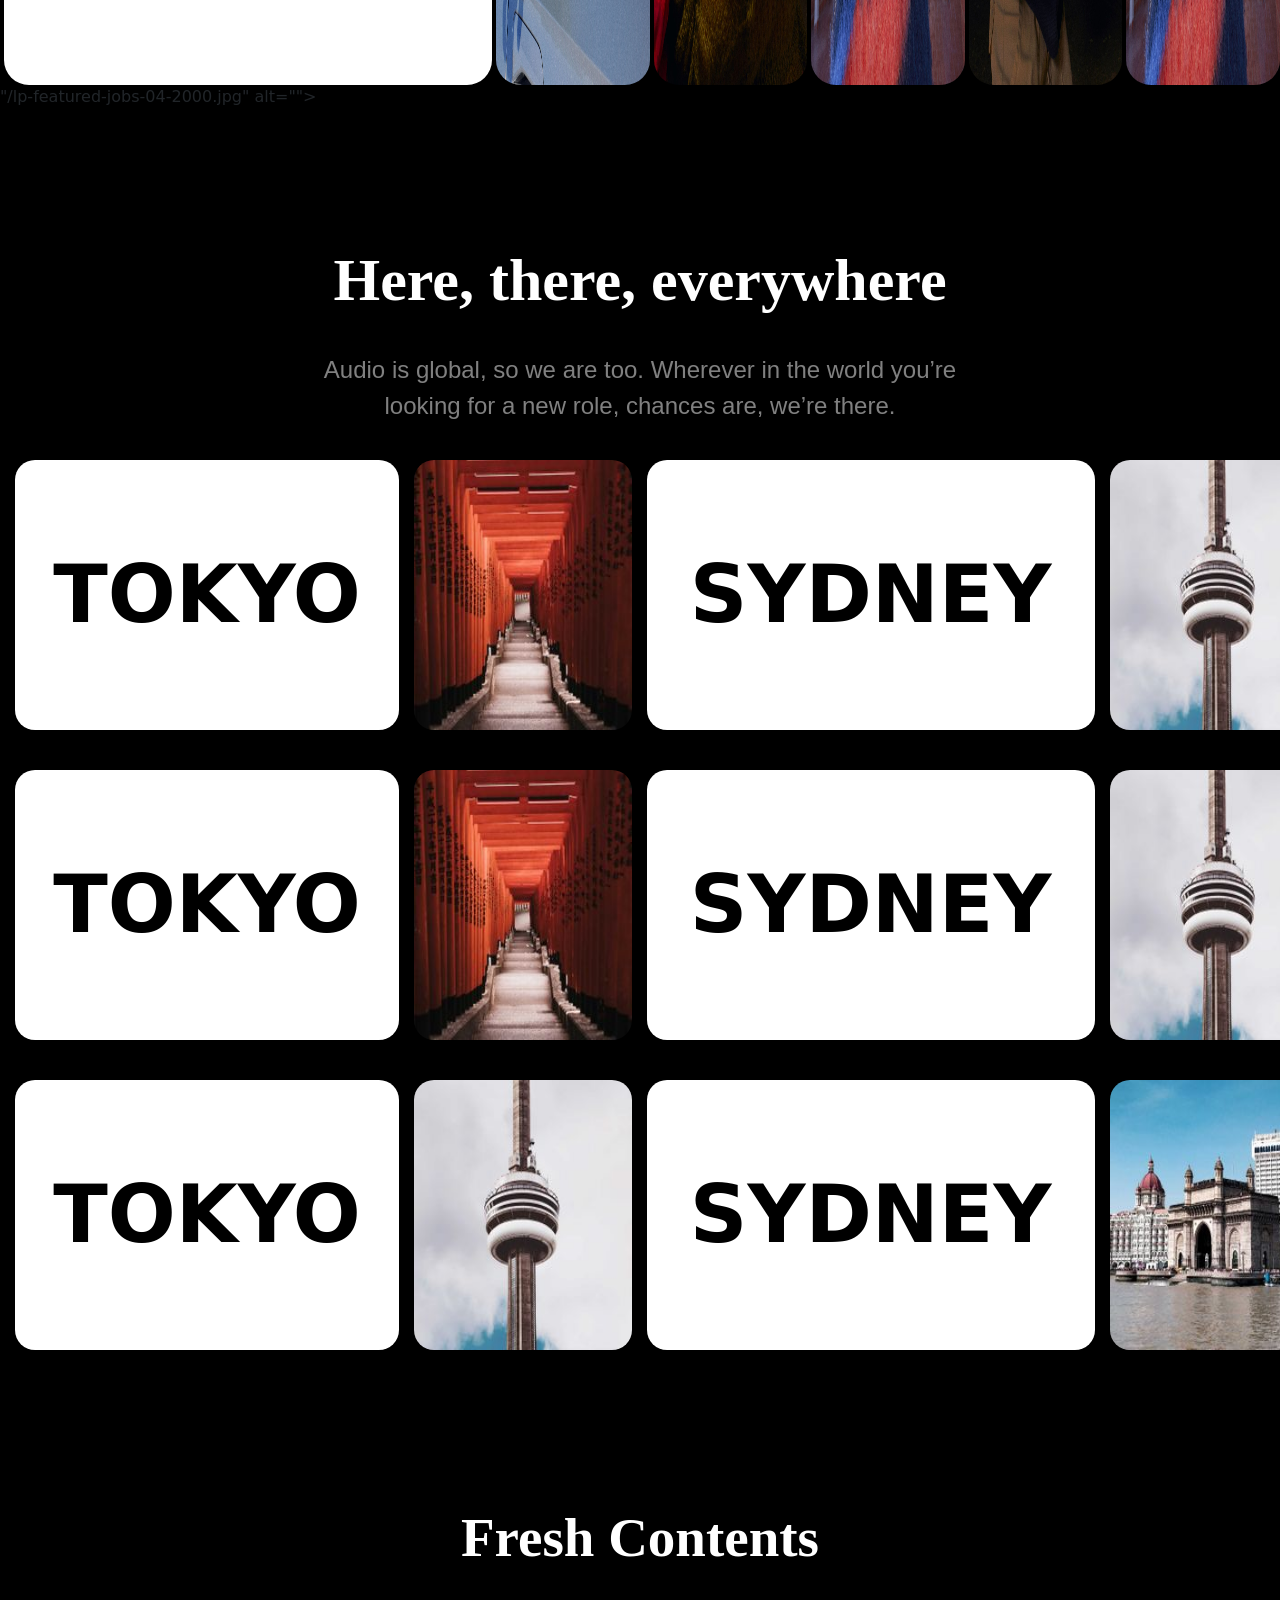
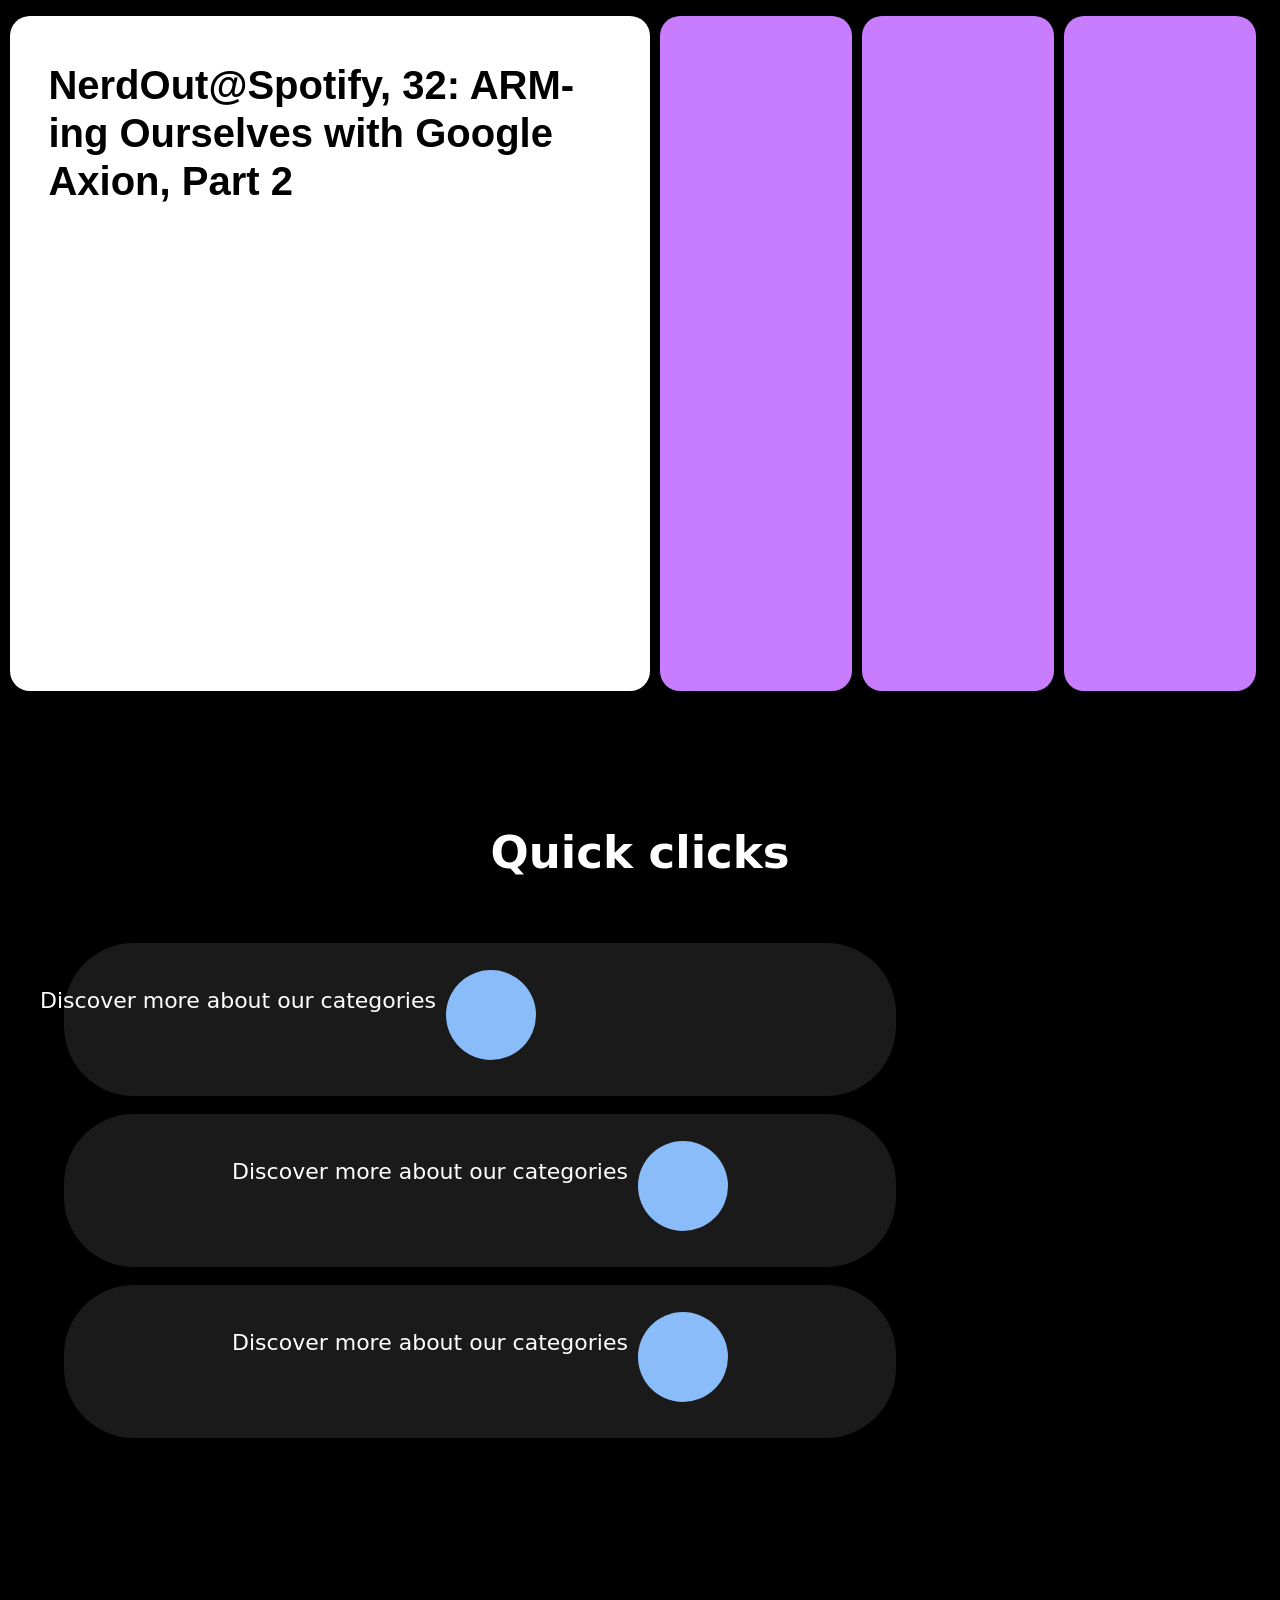
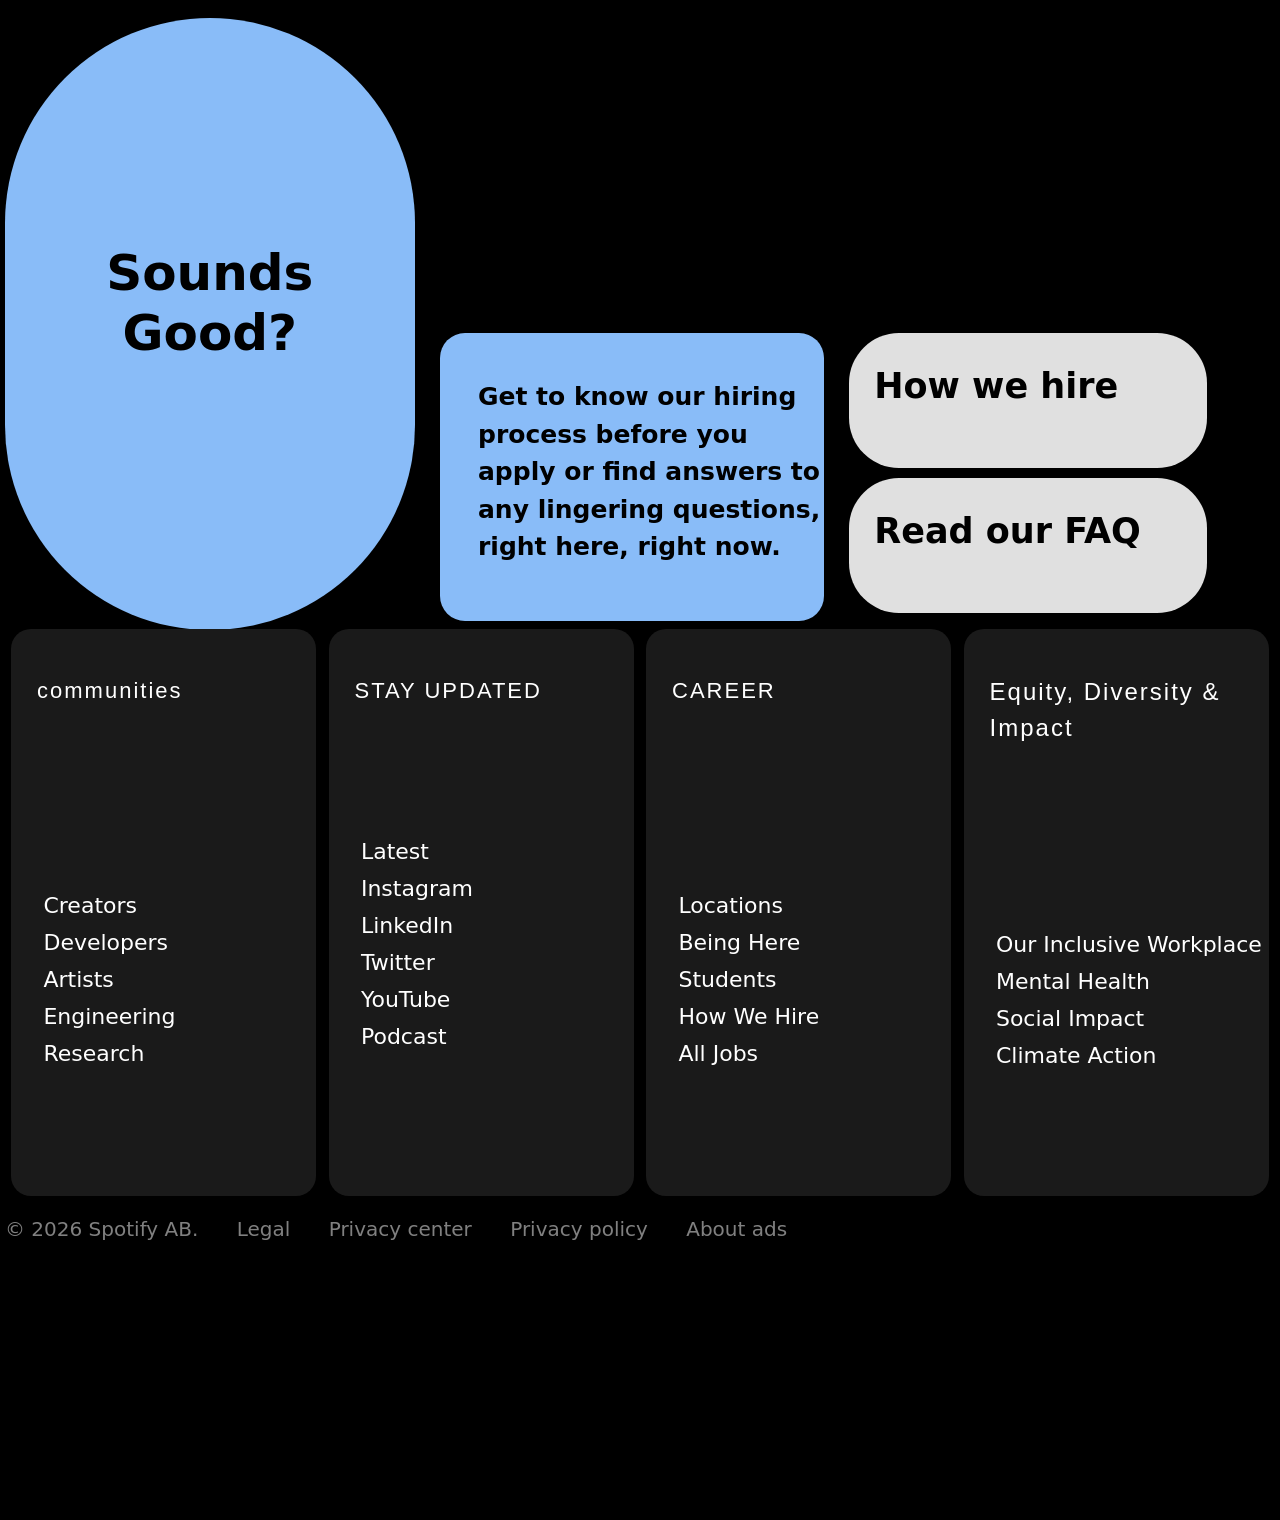
==== commit be7d1b18: "first commit" ====
--- a/html/spotifylife.html
+++ b/html/spotifylife.html
@@ -35,7 +35,7 @@
        </div> 
     </nav>
      <div class="first-img">             <img src="image/lifeatspotify/lp-hero-01-2000.jpg" alt="">
-              <img class="im1"   src="image/lifeatspotify/lp-hero-02-2000.jpg" alt="">
+              <img class="im1"   src="/pics/desktop-hero-ltr.png" alt="">
               <img class="im2"   src="image/lifeatspotify/lp-hero-03-2000.jpg" alt="">
               <img class="im3"   src="image/lifeatspotify/lp-hero-04-2000.jpg" alt="">
               <img class="im4"   src="image/lifeatspotify/lp-hero-05-2000.jpg" alt="">
